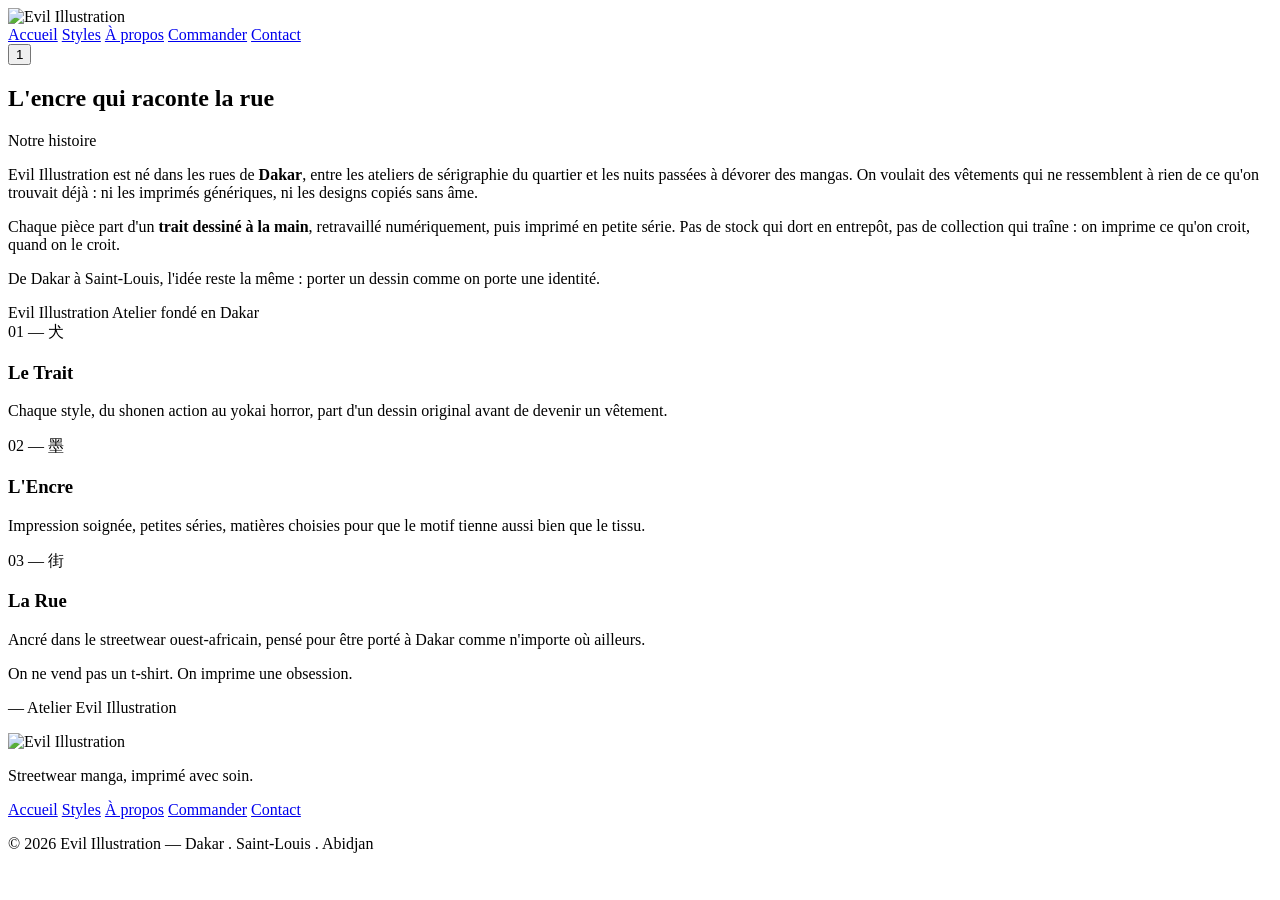
==== pages/a-propos.html @ 6de33635 "mise a jour" ====
<!DOCTYPE html>
<html lang="en">
<head>
    <meta charset="UTF-8">
    <meta name="viewport" content="width=device-width, initial-scale=1.0">
    <title>À propos</title>
</head>
<body>
    <header class="entete">
        <div class="logo-entete">
            <img src="images/LOGO FOND Noir1.png" alt="Evil Illustration">
        </div>
        <nav class="navigation-principale">
            <a href="../index.html#accueil" class="lien-nav">Accueil</a>
            <a href="../index.html#styles" class="lien-nav">Styles</a>
            <a href="a-propos.html" class="lien-nav lien-nav--actif">À propos</a>
            <a href="../index.html#commande" class="lien-nav">Commander</a>
            <a href="contact.html" class="lien-nav">Contact</a>
        </nav>
        <div class="actions-entete">
            <button class="icone-action icone-panier">
                <i class="fa-solid fa-bag-shopping" style="color: rgb(219, 2, 2);"></i>
                <span class="badge-panier">1</span>
            </button>
        </div>
    </header>
 
    <!-- ==========================================================
         SECTION À PROPOS — à insérer dans index.html si besoin,
         entre </section id="styles"> et <section id="commande">
    =========================================================== -->

    <section id="a-propos" class="section-a-propos">
        <h2 class="titre-section">L'encre qui <span>raconte la rue</span></h2>
 
        <div class="bloc-manifeste">
            <div class="manifeste-texte">
                <span class="manifeste-eyebrow">Notre histoire</span>
                <p>Evil Illustration est né dans les rues de <strong>Dakar</strong>, entre les ateliers de sérigraphie du quartier et les nuits passées à dévorer des mangas. On voulait des vêtements qui ne ressemblent à rien de ce qu'on trouvait déjà : ni les imprimés génériques, ni les designs copiés sans âme.</p>
                <p>Chaque pièce part d'un <strong>trait dessiné à la main</strong>, retravaillé numériquement, puis imprimé en petite série. Pas de stock qui dort en entrepôt, pas de collection qui traîne : on imprime ce qu'on croit, quand on le croit.</p>
                <p>De Dakar à Saint-Louis, l'idée reste la même : porter un dessin comme on porte une identité.</p>
            </div>
 
            <div class="sceau-atelier">
                <span class="sceau-signature">Evil Illustration</span>
                <span class="sceau-legende">Atelier fondé en</span>
                <span class="sceau-ville">Dakar</span>
            </div>
        </div>
 
        <div class="grille-valeurs">
            <div class="carte-valeur">
                <span class="valeur-glyphe">01 — 犬</span>
                <h3 class="valeur-titre">Le <span>Trait</span></h3>
                <p>Chaque style, du shonen action au yokai horror, part d'un dessin original avant de devenir un vêtement.</p>
            </div>
            <div class="carte-valeur">
                <span class="valeur-glyphe">02 — 墨</span>
                <h3 class="valeur-titre">L'<span>Encre</span></h3>
                <p>Impression soignée, petites séries, matières choisies pour que le motif tienne aussi bien que le tissu.</p>
            </div>
            <div class="carte-valeur">
                <span class="valeur-glyphe">03 — 街</span>
                <h3 class="valeur-titre">La <span>Rue</span></h3>
                <p>Ancré dans le streetwear ouest-africain, pensé pour être porté à Dakar comme n'importe où ailleurs.</p>
            </div>
        </div>
 
        <div class="bande-citation">
            <p>On ne vend pas un t-shirt. <span>On imprime une obsession.</span></p>
            <p class="bande-citation-auteur">— Atelier Evil Illustration</p>
        </div>
    </section>
 
    <footer class="pied-page">
        <div class="pied-page_haut">
            <div class="pied-page_marque">
                <img src="images/LOGO FOND BLANC- 1.png" alt="Evil Illustration" id="pied-page_logo">
                <p class="pied-page_slogan">Streetwear manga, imprimé avec soin.</p>
            </div>
 
            <nav class="pied-page_liens">
                <a href="index.html#accueil">Accueil</a>
                <a href="index.html#styles">Styles</a>
                <a href="a-propos.html">À propos</a>
                <a href="index.html#commande">Commander</a>
                <a href="contact.html">Contact</a>
            </nav>
 
            <div class="pied-page_reseaux">
                <a href="#"><i class="fa-brands fa-instagram"></i></a>
                <a href="#"><i class="fa-brands fa-tiktok"></i></a>
                <a href="#"><i class="fa-brands fa-whatsapp"></i></a>
            </div>
        </div>
 
        <div class="pied-page_bas">
            <p>&copy; 2026 Evil Illustration — Dakar . Saint-Louis . Abidjan</p>
        </div>
    </footer>
</body>
</html>
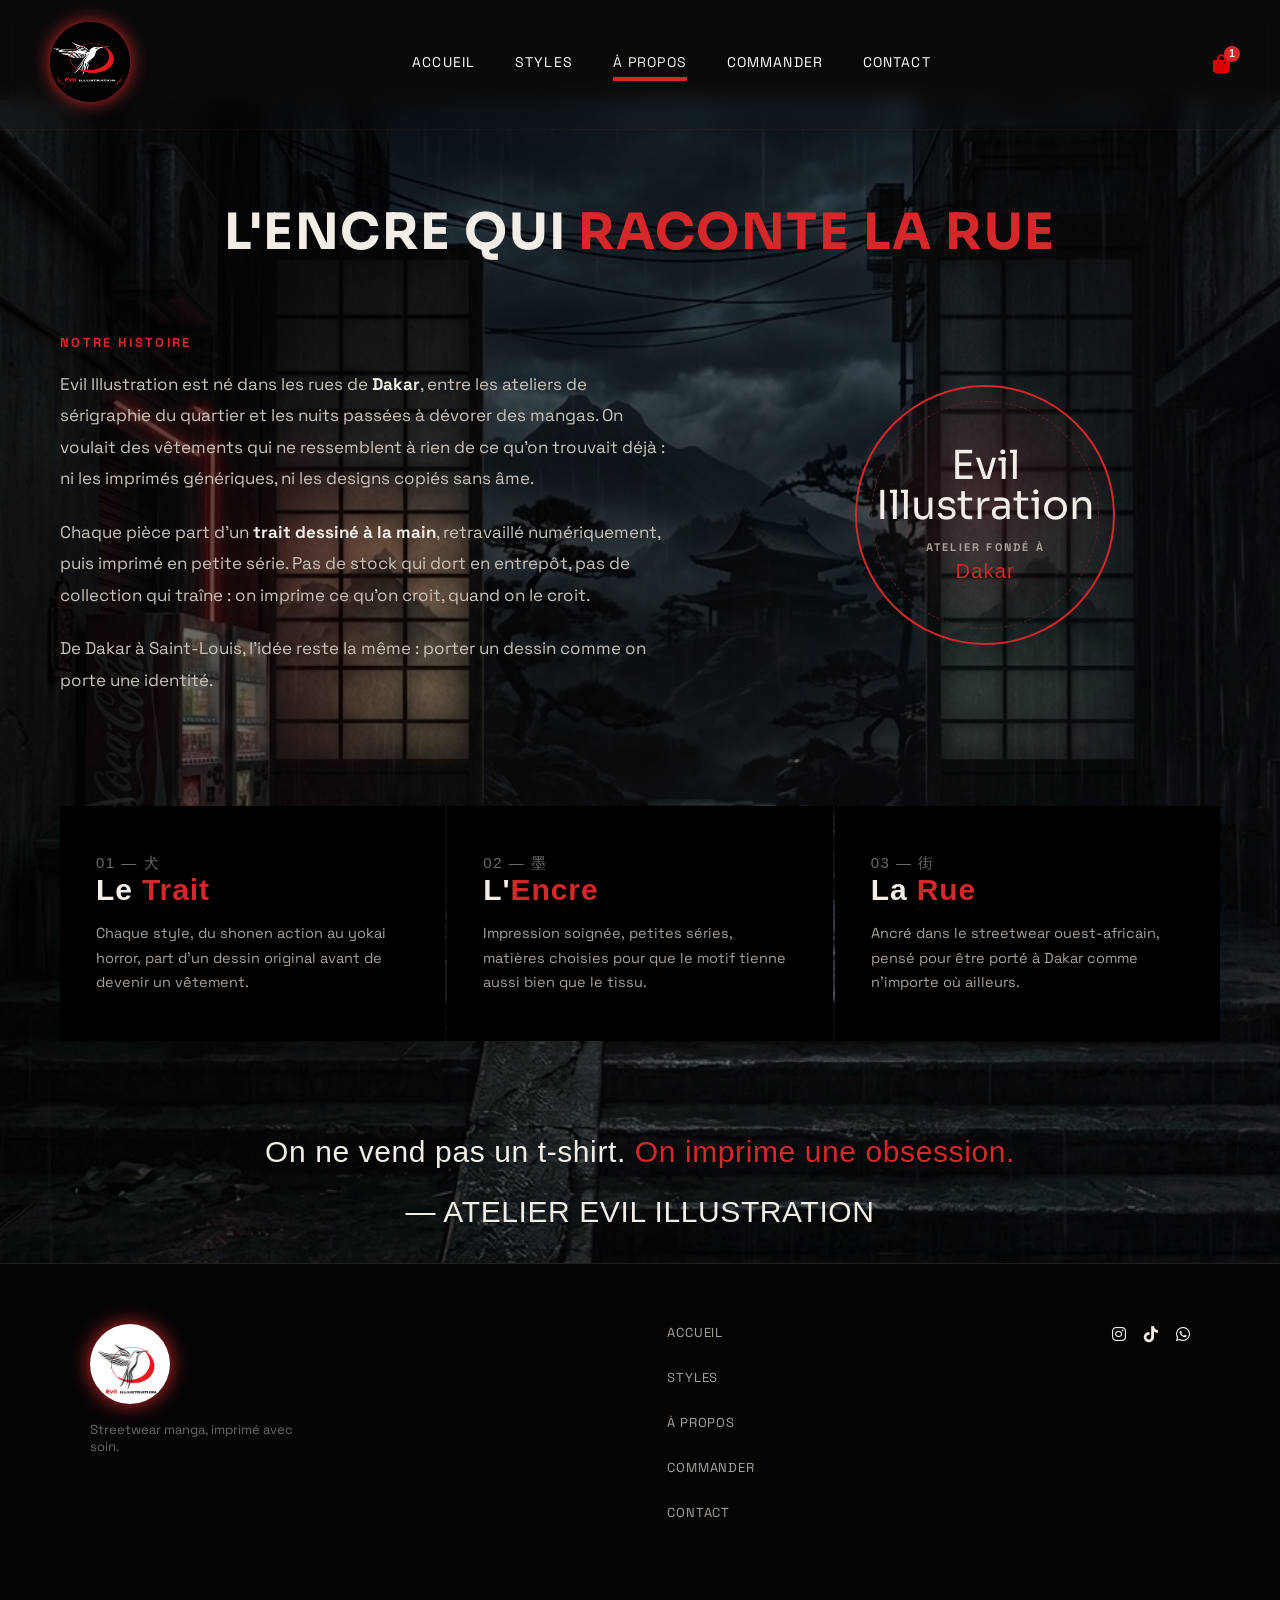
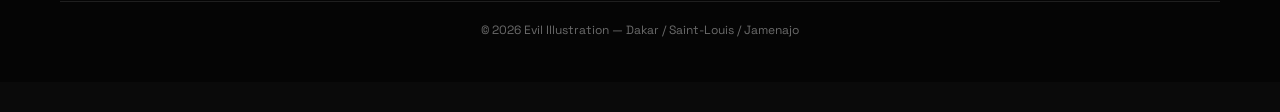
==== commit b4ac96a2: "mise a jour du site" ====
--- a/pages/a-propos.html
+++ b/pages/a-propos.html
@@ -4,11 +4,14 @@
     <meta charset="UTF-8">
     <meta name="viewport" content="width=device-width, initial-scale=1.0">
     <title>À propos</title>
+    <link rel="stylesheet" href="../css/mhg.css">
+    <link rel="stylesheet" href="../css/a-propos.css">
+    <link rel="stylesheet" href="https://cdnjs.cloudflare.com/ajax/libs/font-awesome/6.5.2/css/all.min.css" integrity="sha512-kE+4d...==" crossorigin="anonymous" referrerpolicy="no-referrer"/> 
 </head>
 <body>
     <header class="entete">
         <div class="logo-entete">
-            <img src="images/LOGO FOND Noir1.png" alt="Evil Illustration">
+            <img src="../images/LOGO FOND Noir1.png" alt="Evil Illustration">
         </div>
         <nav class="navigation-principale">
             <a href="../index.html#accueil" class="lien-nav">Accueil</a>
@@ -43,7 +46,7 @@
  
             <div class="sceau-atelier">
                 <span class="sceau-signature">Evil Illustration</span>
-                <span class="sceau-legende">Atelier fondé en</span>
+                <span class="sceau-legende">Atelier fondé à</span>
                 <span class="sceau-ville">Dakar</span>
             </div>
         </div>
@@ -75,7 +78,7 @@
     <footer class="pied-page">
         <div class="pied-page_haut">
             <div class="pied-page_marque">
-                <img src="images/LOGO FOND BLANC- 1.png" alt="Evil Illustration" id="pied-page_logo">
+                <img src="../images/LOGO FOND BLANC- 1.png" alt="Evil Illustration" id="pied-page_logo">
                 <p class="pied-page_slogan">Streetwear manga, imprimé avec soin.</p>
             </div>
  
@@ -95,7 +98,7 @@
         </div>
  
         <div class="pied-page_bas">
-            <p>&copy; 2026 Evil Illustration — Dakar . Saint-Louis . Abidjan</p>
+            <p>&copy; 2026 Evil Illustration — Dakar / Saint-Louis / Jamenajo</p>
         </div>
     </footer>
 </body>
--- a/css/mhg.css
+++ b/css/mhg.css
@@ -0,0 +1,624 @@
+@import url('https://fonts.googleapis.com/css2?family=Nunito:ital,wght@0,200..1000;1,200..1000&family=Story+Script&display=swap');
+
+@import url('https://fonts.googleapis.com/css2?family=Google+Sans:ital,opsz,wght@0,17..18,400..700;1,17..18,400..700&family=Sora:wght@100..800&display=swap');
+
+@import url('https://fonts.googleapis.com/css2?family=Google+Sans:ital,opsz,wght@0,17..18,400..700;1,17..18,400..700&family=Sora:wght@100..800&family=Space+Grotesk:wght@300..700&display=swap');
+
+*{
+  margin: 0;
+  box-sizing: border-box;
+}
+
+body{
+  font-family: 'space grotesk';
+  background: #0a0a0a;
+}
+
+.entete{
+  display:flex;
+  justify-content:space-between;
+  align-items:center;
+  padding:18px 6%;
+  position: sticky;
+  top: 0;
+  z-index:100;
+  backdrop-filter: Blur(8px);
+  background: transparent;
+  margin-top: -30px;
+  width: 100%;
+}
+
+.logo-entete img{
+  height:80px;
+  width:80px;
+  border-radius:50%;
+  box-shadow: 0 0 20px rgb(214,40,43);
+}
+
+.navigation-principale{
+  display:flex;
+  gap: 80px;
+}
+.lien-nav{
+  color:rgb(219,228,235);
+  text-decoration:none;
+  font-size:0.8rem;
+  text-transform:uppercase;
+  letter-spacing:1px;
+  padding-bottom:8px;
+  transition:box-shadow 0.2s ease;
+}
+.lien-nav:hover{
+  box-shadow:0 4px 0 0 rgb(214,40,43);
+  color: rgb(214,40,43);
+}
+
+.lien-nav--actif{
+  color:rgb(214,40,43);
+  box-shadow:0 4px 0 0 rgb(214,40,43);
+}
+
+.actions-entete{
+  display:flex;
+  gap:18px;
+  align-items:center;
+}
+.icone-action{
+  background:none;
+  border:none;
+  color:rgb(219,228,235);
+  font-size:1.2rem;
+  cursor:pointer;
+  position:relative;
+}
+
+.icone-panier{
+  position:relative;
+}
+
+.badge-panier{
+  position:absolute;
+  top:-8px;
+  right:-8px;
+  background:rgb(214,40,43);
+  color:#fff;
+  font-size:0.65rem;
+  width:16px;
+  height:16px;
+  border-radius:50%;
+  display:flex;
+  align-items:center;
+  justify-content:center;
+}
+
+.presentation{
+  display:flex;
+  align-items:center;
+  justify-content:space-between;
+  gap:40px;
+  padding:60px 6%;
+}
+
+video{
+  height: 295px;
+  width: 100%;
+  position: relative;
+  top: -3;
+  left: -1;
+  box-shadow: 0 0 20px rgb(214,40,43);
+  border-radius: 10px;
+}
+
+.texte-presentation{
+  max-width:480px;
+}
+.texte-presentation h1{
+  font-size:3.2rem;
+  text-transform:uppercase;
+  letter-spacing:2px;
+  line-height:1.1;
+  margin-bottom:20px;
+  color: #fff;
+}
+.texte-presentation h1 span{color:rgb(214,40,43);}
+.texte-presentation p{
+  color:#9aa3ab;
+  font-size:1rem;
+  margin-bottom:14px;
+}
+.villes-presentation{
+  text-transform:uppercase;
+  letter-spacing:2px;
+  font-size:0.8rem;
+  color:rgb(219,228,235);
+  margin-bottom:28px;
+}
+
+.link-cta{
+  background:rgb(214,40,43);
+  color:#fff;
+  border:none;
+  padding:14px 28px;
+  border-radius:30px;
+  font-size:0.9rem;
+  text-transform:uppercase;
+  letter-spacing:1px;
+  cursor:pointer;
+  display:inline-flex;
+  align-items:center;
+  gap:10px;
+  transition:box-shadow 0.2s;
+  text-decoration: none;
+}
+
+.link-cta:hover{box-shadow:0 0 20px rgba(214,40,43,0.5);}
+
+
+.image-presentation{
+  flex:1;
+  max-width:520px;
+}
+.image-presentation img{
+  width:100%;
+  border-radius:12px;
+  display:block;
+}
+
+#styles{
+  padding:60px 6%;
+  text-align:center;
+  background: linear-gradient(135deg, rgba(0, 0, 0, 0.7), rgba(0, 0, 0, 0.3)), 
+  url("../images/bg--site.jpg") center/cover no-repeat;
+}
+
+.titre-section{
+  font-size:1.8rem;
+  text-transform:uppercase;
+  letter-spacing:2px;
+  margin-bottom:40px;
+  color: #fff;
+}
+.titre-section span{color:rgb(214,40,43);}
+
+.grille-styles{
+  display:grid;
+  grid-template-columns:repeat(auto-fit, minmax(160px, 1fr));
+  gap:20px;
+  text-align:center;
+  color: rgb(214 ,40 ,42);
+  font-family: 'Nunito';
+  background: transparent;
+  padding: 80px 100px;
+  backdrop-filter: Blur(5px);
+  -webkit-backdrop-filter: blur(5px);
+}
+
+.carte-style{
+  position:relative;
+  background:rgb(22,22,22);
+  border-radius:10px;
+  overflow:hidden;
+  cursor:pointer;
+  transition:transform .25s;
+}
+.carte-style:hover{
+  transform:translateY(-4px);
+  box-shadow: 0 0 22px rgb(191, 7, 7);
+}
+
+.image-style{
+  width:100%;
+  height:150px;
+  object-fit:cover;
+  display:block;
+  filter:grayscale(100%);
+}
+
+.badge-icone{
+  position:absolute;
+  top:12px;
+  left:12px;
+  width:32px;
+  height:32px;
+  background:rgb(214,40,43);
+  border-radius:8px;
+  display:flex;
+  align-items:center;
+  justify-content:center;
+  color:#fff;
+  font-size:1rem;
+}
+
+.carte-style h3{
+  font-size:0.95rem;
+  text-transform:uppercase;
+  letter-spacing:1px;
+  margin:14px 14px 6px;
+}
+
+.carte-style p{
+  font-size:0.8rem;
+  color:#9aa3ab;
+  margin:0 14px 16px;
+}
+
+
+
+
+
+
+.section-commande {
+    padding: 100px 40px;
+    background-color: #0a0a0a;
+    font-family: 'sora';
+}
+
+.atelier-commande {
+    max-width: 1100px;
+    margin: 60px auto 0;
+    display: grid;
+    grid-template-columns: 1.3fr 1fr;
+    gap: 60px;
+    align-items: start;
+}
+
+/*  Colonne formulaire  */
+
+.titre-section{
+  display: flex;
+  justify-content: center;
+  gap: 10px;
+}
+
+.bloc-champ {
+    margin-bottom: 34px;
+}
+
+.bloc-champ--duo {
+    display: grid;
+    grid-template-columns: 1fr 1fr;
+    gap: 30px;
+}
+
+.repere-champ {
+    display: block;
+    font-family: 'Bebas Neue', sans-serif;
+    letter-spacing: 1.5px;
+    color: #D6282B;
+    font-size: 0.85rem;
+    margin-bottom: 14px;
+}
+
+.rangee-choix {
+    display: flex;
+    gap: 10px;
+    flex-wrap: wrap;
+}
+
+.choix-pilule {
+    background: transparent;
+    border: 1px solid #333;
+    color: #ccc;
+    padding: 10px 20px;
+    border-radius: 999px;
+    font-size: 0.9rem;
+    cursor: pointer;
+    transition: border-color 0.2s, color 0.2s;
+}
+
+.choix-pilule:hover { border-color: #D6282B; color: #fff; }
+
+.choix-pilule--actif {
+    border-color: #D6282B;
+    color: #fff;
+    background: #D6282B;
+}
+
+.rappel-style {
+    border-bottom: 1px solid #333;
+    padding-bottom: 14px;
+    color: #777;
+    font-style: italic;
+    font-size: 0.95rem;
+}
+
+.rappel-style--rempli {
+    color: #fff;
+    font-style: normal;
+}
+
+.choix-taille {
+    background: transparent;
+    border: none;
+    color: #ccc;
+    border-bottom: 2px solid #ccc;
+    width: 38px;
+    height: 38px;
+    cursor: pointer;
+    font-weight: 700;
+}
+
+.choix-taille:hover { 
+    color: #D6282B;
+    border-color: #D6282B;
+ }
+
+.rangee-teintes {
+    display: flex;
+    gap: 12px;
+}
+
+.teinte {
+    width: 28px;
+    height: 28px;
+    border-radius: 50%;
+    border: 1px solid #333;
+    cursor: pointer;
+}
+
+.teinte--noir   { background: #0a0a0a; }
+.teinte--rouge  { background: #D6282B; }
+.teinte--blanc  { background: #ffffff; }
+.teinte--ivoire { background: #EFE9DD; }
+
+.teinte--actif {
+    outline: 2px solid #D6282B;
+    outline-offset: 3px;
+}
+
+.reglette-quantite {
+    display: flex;
+    align-items: center;
+    gap: 22px;
+}
+
+.bouton-pas {
+    background: transparent;
+    border: 1px solid #333;
+    color: #fff;
+    width: 32px;
+    height: 32px;
+    border-radius: 50%;
+    cursor: pointer;
+}
+
+.bouton-pas:hover { border-color: #D6282B; }
+
+.affichage-quantite {
+    font-family: 'Bebas Neue', sans-serif;
+    font-size: 1.3rem;
+    color: #fff;
+}
+
+.saisie-texte {
+    width: 100%;
+    background: transparent;
+    border: none;
+    border-bottom: 1px solid #333;
+    color: #fff;
+    padding: 10px 0;
+    font-family: inherit;
+    font-size: 0.95rem;
+}
+
+.saisie-texte::placeholder { color: #555; }
+.saisie-texte:focus { outline: none; border-color: #D6282B; }
+
+.saisie-texte--zone {
+    resize: vertical;
+    min-height: 70px;
+    border: 1px solid #333;
+    padding: 12px;
+    border-bottom: 1px solid #333;
+}
+
+.saisie-select {
+  cursor: pointer; 
+  appearance: none; 
+}
+
+.bouton-envoyer-ticket {
+    width: 50%;
+    background: #D6282B;
+    color: #fff;
+    border: none;
+    padding: 16px;
+    font-weight: 700;
+    cursor: pointer;
+    display: flex;
+    align-items: center;
+    justify-content: center;
+    gap: 10px;
+    transition: background 0.2s;
+}
+
+.bouton-envoyer-ticket:hover { background: #b81f22; }
+
+@media (max-width: 860px) {
+    .atelier-commande { grid-template-columns: 1fr; }
+    .colonne-ticket { position: static; }
+    .bloc-champ--duo { grid-template-columns: 1fr; }
+}
+
+
+/* FOOTER */
+
+
+.pied-page {
+    background-color: #0a0a0a;
+    border-top: 1px solid #2a2a2a;
+    padding: 60px 40px 0;
+}
+
+.pied-page_haut {
+    max-width: 1100px;
+    margin: 0 auto;
+    display: flex;
+    justify-content: space-between;
+    align-items: start;
+    flex-wrap: wrap;
+    gap: 40px;
+    padding-bottom: 40px;
+}
+
+.pied-page_marque{
+  display: flexbox;
+  align-content: flex-start;
+  gap: 15px;
+}
+
+.pied-page_marque #pied-page_logo{
+  height:80px;
+  width:80px;
+  border-radius:50%;
+  box-shadow: 0 0 20px rgb(214,40,43);
+}
+
+.pied-page_slogan {
+    color: #777;
+    font-size: 0.9rem;
+    max-width: 220px;
+}
+
+.pied-page_liens {
+    display: flex;
+    flex-direction: column;
+    gap: 10px;
+}
+
+.pied-page_liens a {
+    color: #ccc;
+    text-decoration: none;
+    font-size: 0.9rem;
+    transition: color 0.2s;
+}
+
+.pied-page_liens a:hover { color: #D6282B; }
+
+.pied-page_reseaux {
+    display: flex;
+    gap: 16px;
+}
+
+.pied-page_reseaux a {
+    color: #ccc;
+    font-size: 1.1rem;
+    transition: color 0.2s;
+}
+
+.pied-page_reseaux a:hover { color: #D6282B; }
+
+.pied-page_bas {
+    border-top: 1px solid #2a2a2a;
+    text-align: center;
+    padding: 20px 0;
+}
+
+.pied-page_bas p {
+    color: #555;
+    font-size: 0.8rem;
+}
+
+
+/* --------RESPONVIVE--------- */
+
+
+@media (max-width: 900px) {
+    .presentation {
+        flex-direction: column;
+        padding: 40px 20px 20px;
+    }
+
+    .texte-presentation,
+    .image-presentation {
+        max-width: 100%;
+        min-width: 0;
+    }
+
+    .grille-styles {
+        grid-template-columns: repeat(auto-fit, minmax(200px, 1fr));
+    }
+
+    .bloc-champ--duo {
+        flex-direction: column;
+    }
+
+    .logo-entete img {
+        height: 60px;
+        width: 60px;
+    }
+
+    .navigation-principale {
+        display: flex;
+        gap: 20px;
+    }
+
+    
+}
+
+@media (max-width: 430px) {
+    .grille-styles {
+        width: 100%;
+        padding: 40px 20px;
+        align-items: center;
+    }
+
+    .navigation-principale {
+        display: flex;
+        gap : 10px;
+    }
+
+    video {
+        display: none;
+    }
+
+    .pied-page_liens{
+        transform: translatey(20px);
+    }
+
+    .lien-nav {
+        font-size: 0.6rem;
+    }
+
+    .actions-entete {
+       display: none;
+    }
+
+    .titre-section {
+        font-size: 20px;
+    }
+
+    .texte-presentation{
+        display: flex;
+        flex-direction: column;
+        align-items: center;
+        font-size: 0.8rem;
+    }
+
+    .texte-presentation h1 {
+        font-size: 2rem;
+    }
+
+    .texte-presentation p {
+        font-size: 0.8rem;
+        text-align: center;
+    }
+
+    .villes-presentation {
+        font-size: 0.6rem;
+    }
+
+    .pied-page_logo {
+        height: 60px;
+        width: 60px;
+        box-shadow: 0 0 18px rgb(214,40,43);
+        border-radius: 50%;
+    }
+
+    .bouton-envoyer-ticket {
+        width: 100%;
+    }
+}
+
+
+
--- a/css/a-propos.css
+++ b/css/a-propos.css
@@ -0,0 +1,315 @@
+@import url('https://fonts.googleapis.com/css2?family=Nunito:ital,wght@0,200..1000;1,200..1000&family=Story+Script&display=swap');
+
+@import url('https://fonts.googleapis.com/css2?family=Google+Sans:ital,opsz,wght@0,17..18,400..700;1,17..18,400..700&family=Sora:wght@100..800&display=swap');
+
+@import url('https://fonts.googleapis.com/css2?family=Google+Sans:ital,opsz,wght@0,17..18,400..700;1,17..18,400..700&family=Sora:wght@100..800&family=Space+Grotesk:wght@300..700&display=swap');
+  
+  
+  
+  * { margin: 0; padding: 0; box-sizing: border-box; }
+ 
+        body {
+            background-color: #0A0A0A;
+            color: #F2EDE7;
+            font-family: 'space grotesk';
+        }
+ 
+        
+
+        /* ==========================================================
+           EN-TÊTE (repris du site pour cohérence de navigation)
+        ========================================================== */
+
+
+        
+        .entete {
+            display: flex;
+            align-items: center;
+            justify-content: space-between;
+            padding: 22px 50px;
+            background-color: transparent;
+            border-bottom: 1px solid rgba(214,40,43,0.1);
+            backdrop-filter: blur(10px);
+        }
+ 
+        .logo-entete img { 
+            height:80px;
+            width:80px;
+            border-radius:50%;
+            box-shadow: 0 0 18px rgb(214,40,43); 
+        }
+ 
+        .navigation-principale { display: flex; gap: 40px; }
+ 
+        .lien-nav {
+            font-family: 'space grotesk';
+            font-weight: 400;
+            font-size: 14px;
+            letter-spacing: 0.08em;
+            text-transform: uppercase;
+            color: #ffffff;
+            position: relative;
+            padding-bottom: 6px;
+        }
+ 
+        .lien-nav--actif { color: #F2EDE7; };
+
+
+
+        /* .actions-entete { display: flex; align-items: center; } */
+ 
+        .icone-action {
+            position: relative;
+            background: none;
+            border: none;
+            color: #F2EDE7;
+            font-size: 18px;
+            cursor: pointer;
+        }
+ 
+        .badge-panier {
+            position: absolute;
+            top: -8px;
+            right: -10px;
+            background-color: #D6282B;
+            color: #F2EDE7;
+            font-size: 10px;
+            font-weight: 700;
+            width: 16px;
+            height: 16px;
+            border-radius: 50%;
+            display: flex;
+            align-items: center;
+            justify-content: center;
+        }
+
+
+ 
+        /* ==========================================================
+           SECTION À PROPOS
+        ========================================================== */
+
+
+        .section-a-propos {
+            padding: 100px 60px 120px;
+            position: relative;
+            overflow: hidden;
+             background: linear-gradient(135deg, rgba(0, 0, 0, 0.7), rgba(0, 0, 0, 0.3)), 
+                url("../images/bg--site.jpg") center/cover no-repeat;
+        }
+ 
+        .titre-section {
+            font-family: 'sora', sans-serif;
+            font-size: 50px;
+            letter-spacing: 0.03em;
+            text-align: center;
+            color: #F2EDE7;
+            margin-bottom: 70px;
+        }
+ 
+        .titre-section span { color: #D6282B; }
+ 
+        /* --- Bloc manifeste : texte + sceau signature --- */
+
+        .bloc-manifeste {
+            display: grid;
+            grid-template-columns: 1.3fr 1fr;
+            gap: 80px;
+            align-items: center;
+            max-width: 1180px;
+            margin: 0 auto 110px;
+        }
+ 
+        .manifeste-eyebrow {
+            font-size: 13px;
+            font-weight: 700;
+            letter-spacing: 0.18em;
+            text-transform: uppercase;
+            color: #D6282B;
+            margin-bottom: 18px;
+            display: block;
+        }
+ 
+        .manifeste-texte p {
+            font-size: 17px;
+            line-height: 1.85;
+            color: #C9C2B9;
+            margin-bottom: 22px;
+        }
+ 
+        .manifeste-texte p:last-child { margin-bottom: 0; }
+ 
+        .manifeste-texte strong { color: #F2EDE7; font-weight: 700; }
+ 
+
+        
+        /* Sceau / cachet façon tampon d'encre */ 
+
+
+        .sceau-atelier {
+            width: 260px;
+            height: 260px;
+            margin: 0 auto;
+            border: 2px solid #D6282B;
+            border-radius: 50%;
+            display: flex;
+            flex-direction: column;
+            align-items: center;
+            justify-content: center;
+            text-align: center;
+            position: relative;
+            background: radial-gradient(circle at 50% 40%, rgba(214,40,43,0.14), transparent 70%);
+        }
+ 
+        .sceau-atelier::before {
+            content: "";
+            position: absolute;
+            inset: 14px;
+            border: 1px dashed #5A2426;
+            border-radius: 50%;
+        }
+ 
+        .sceau-signature {
+            font-family: 'sora', cursive;
+            font-size: 40px;
+            color: #F2EDE7;
+            line-height: 1;
+        }
+ 
+        .sceau-legende {
+            font-size: 11px;
+            font-weight: 700;
+            letter-spacing: 0.2em;
+            text-transform: uppercase;
+            color: #A9A29A;
+            margin-top: 14px;
+        }
+ 
+        .sceau-ville {
+            font-family: 'Bebas Neue', sans-serif;
+            font-size: 20px;
+            letter-spacing: 0.06em;
+            color: #D6282B;
+            margin-top: 6px;
+        }
+ 
+        /* --- Triptyque de valeurs : Trait / Encre / Rue --- */
+
+        .grille-valeurs {
+            display: grid;
+            grid-template-columns: repeat(3, 1fr);
+            gap: 2px;
+            max-width: 1180px;
+            margin: 0 auto;
+            background-color: transparent;
+        }
+ 
+        .carte-valeur {
+            background-color: #000000;
+            padding: 46px 36px;
+            position: relative;
+        }
+ 
+        .carte-valeur:hover { background-color: #120A0A; }
+ 
+        .valeur-glyphe {
+            font-family: 'Bebas Neue', sans-serif;
+            font-size: 15px;
+            letter-spacing: 0.1em;
+            color: #6B6B6B;
+            margin-bottom: 24px;
+        }
+ 
+        .valeur-titre {
+            font-family: 'Bebas Neue', sans-serif;
+            font-size: 30px;
+            letter-spacing: 0.03em;
+            color: #F2EDE7;
+            margin-bottom: 14px;
+        }
+ 
+        .valeur-titre span { color: #D6282B; }
+ 
+        .carte-valeur p {
+            font-size: 14.5px;
+            line-height: 1.7;
+            color: #A9A29A;
+        }
+ 
+      
+
+
+
+
+        .bande-citation {
+            transform: translatey(90px);
+            text-align: center;
+            padding: 0 20px;
+        }
+ 
+        .bande-citation p {
+            font-family: 'Bebas Neue', sans-serif;
+            font-size: 30px;
+            letter-spacing: 0.02em;
+            line-height: 1.4;
+            color: #F2EDE7;
+        }
+ 
+        .bande-citation p span { color: #D6282B; }
+ 
+        .bande-citation-auteur {
+            margin-top: 18px;
+            font-family: 'Archivo', sans-serif;
+            font-size: 13px;
+            letter-spacing: 0.1em;
+            text-transform: uppercase;
+            color: #6B6B6B;
+        }
+ 
+        /* ==========================================================
+           PIED DE PAGE (repris du site)
+        ========================================================== */
+
+
+        .pied-page { background-color: #050505; border-top: 1px solid #1F1F1F; padding: 60px 60px 24px; }
+ 
+        .pied-page_haut {
+            display: flex;
+            justify-content: space-between;
+            align-items: flex-start;
+            margin-bottom: 40px;
+            flex-wrap: wrap;
+            gap: 30px;
+        }
+ 
+        .pied-page_marque img { height: 40px; margin-bottom: 12px; }
+        .pied-page_slogan { color: #6B6B6B; font-size: 13px; }
+ 
+        .pied-page_liens { display: flex; gap: 28px; }
+        .pied-page_liens a { color: #A9A29A; font-size: 13px; text-transform: uppercase; letter-spacing: 0.06em; }
+ 
+        .pied-page_reseaux { display: flex; gap: 18px; }
+        .pied-page_reseaux a { color: #F2EDE7; font-size: 16px; }
+ 
+        .pied-page_bas { border-top: 1px solid #1F1F1F; padding-top: 20px; text-align: center; }
+        .pied-page_bas p { color: #6B6B6B; font-size: 12px; }
+ 
+
+
+        /* ==========================================================
+           RESPONSIVE
+        ========================================================== */
+
+
+
+        @media (max-width: 900px) {
+            .entete { padding: 18px 24px; }
+            .navigation-principale { display: none; }
+            .section-a-propos { padding: 70px 24px 90px; }
+            .titre-section { font-size: 35px; }
+            .bloc-manifeste { grid-template-columns: 1fr; gap: 50px; }
+            .sceau-atelier { width: 220px; height: 220px; }
+            .grille-valeurs { grid-template-columns: 1fr; }
+            .pied-page { padding: 50px 24px 24px; }
+            .bande-citation { width: 90%; font-size: 20px;}
+        }
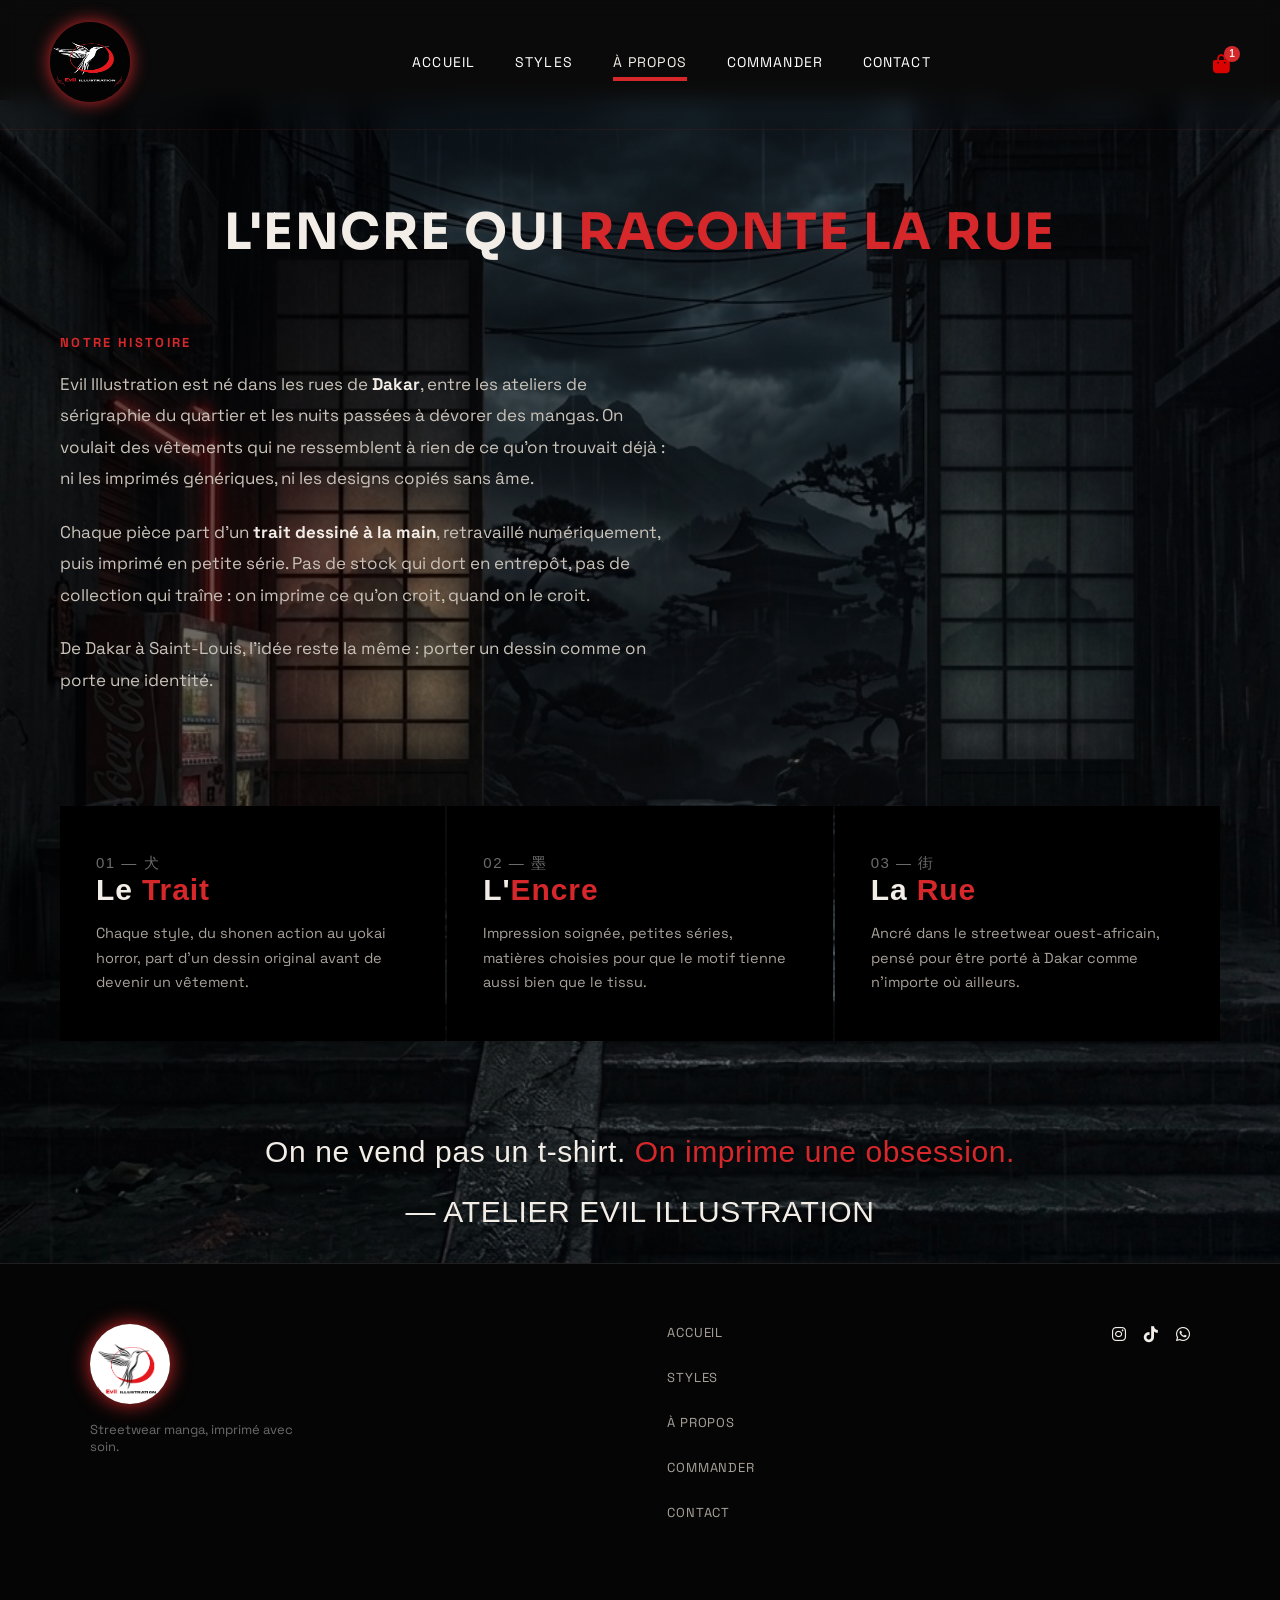
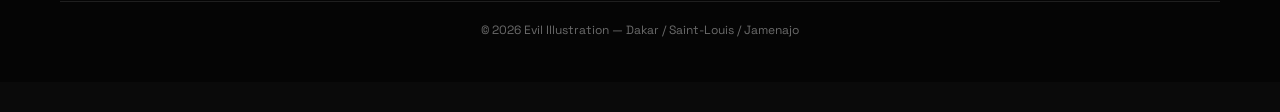
==== commit bd37f780: "mise a jour du site" ====
--- a/pages/a-propos.html
+++ b/pages/a-propos.html
@@ -28,10 +28,7 @@
         </div>
     </header>
  
-    <!-- ==========================================================
-         SECTION À PROPOS — à insérer dans index.html si besoin,
-         entre </section id="styles"> et <section id="commande">
-    =========================================================== -->
+   
 
     <section id="a-propos" class="section-a-propos">
         <h2 class="titre-section">L'encre qui <span>raconte la rue</span></h2>
@@ -44,11 +41,11 @@
                 <p>De Dakar à Saint-Louis, l'idée reste la même : porter un dessin comme on porte une identité.</p>
             </div>
  
-            <div class="sceau-atelier">
+            <!-- <div class="sceau-atelier">
                 <span class="sceau-signature">Evil Illustration</span>
                 <span class="sceau-legende">Atelier fondé à</span>
                 <span class="sceau-ville">Dakar</span>
-            </div>
+            </div> -->
         </div>
  
         <div class="grille-valeurs">
--- a/css/a-propos.css
+++ b/css/a-propos.css
@@ -16,10 +16,7 @@
  
         
 
-        /* ==========================================================
-           EN-TÊTE (repris du site pour cohérence de navigation)
-        ========================================================== */
-
+       
 
         
         .entete {
@@ -56,7 +53,7 @@
 
 
 
-        /* .actions-entete { display: flex; align-items: center; } */
+         
  
         .icone-action {
             position: relative;
@@ -85,9 +82,7 @@
 
 
  
-        /* ==========================================================
-           SECTION À PROPOS
-        ========================================================== */
+        
 
 
         .section-a-propos {
@@ -109,7 +104,7 @@
  
         .titre-section span { color: #D6282B; }
  
-        /* --- Bloc manifeste : texte + sceau signature --- */
+        
 
         .bloc-manifeste {
             display: grid;
@@ -143,10 +138,10 @@
  
 
         
-        /* Sceau / cachet façon tampon d'encre */ 
-
-
-        .sceau-atelier {
+       
+
+
+        /* .sceau-atelier {
             width: 260px;
             height: 260px;
             margin: 0 auto;
@@ -167,11 +162,11 @@
             inset: 14px;
             border: 1px dashed #5A2426;
             border-radius: 50%;
-        }
+        } */
  
         .sceau-signature {
             font-family: 'sora', cursive;
-            font-size: 40px;
+            font-size: 36px;
             color: #F2EDE7;
             line-height: 1;
         }
@@ -192,8 +187,12 @@
             color: #D6282B;
             margin-top: 6px;
         }
- 
-        /* --- Triptyque de valeurs : Trait / Encre / Rue --- */
+
+
+ 
+       
+
+
 
         .grille-valeurs {
             display: grid;
@@ -266,9 +265,12 @@
             color: #6B6B6B;
         }
  
-        /* ==========================================================
-           PIED DE PAGE (repris du site)
-        ========================================================== */
+        
+
+
+
+
+
 
 
         .pied-page { background-color: #050505; border-top: 1px solid #1F1F1F; padding: 60px 60px 24px; }
@@ -296,9 +298,7 @@
  
 
 
-        /* ==========================================================
-           RESPONSIVE
-        ========================================================== */
+        
 
 
 
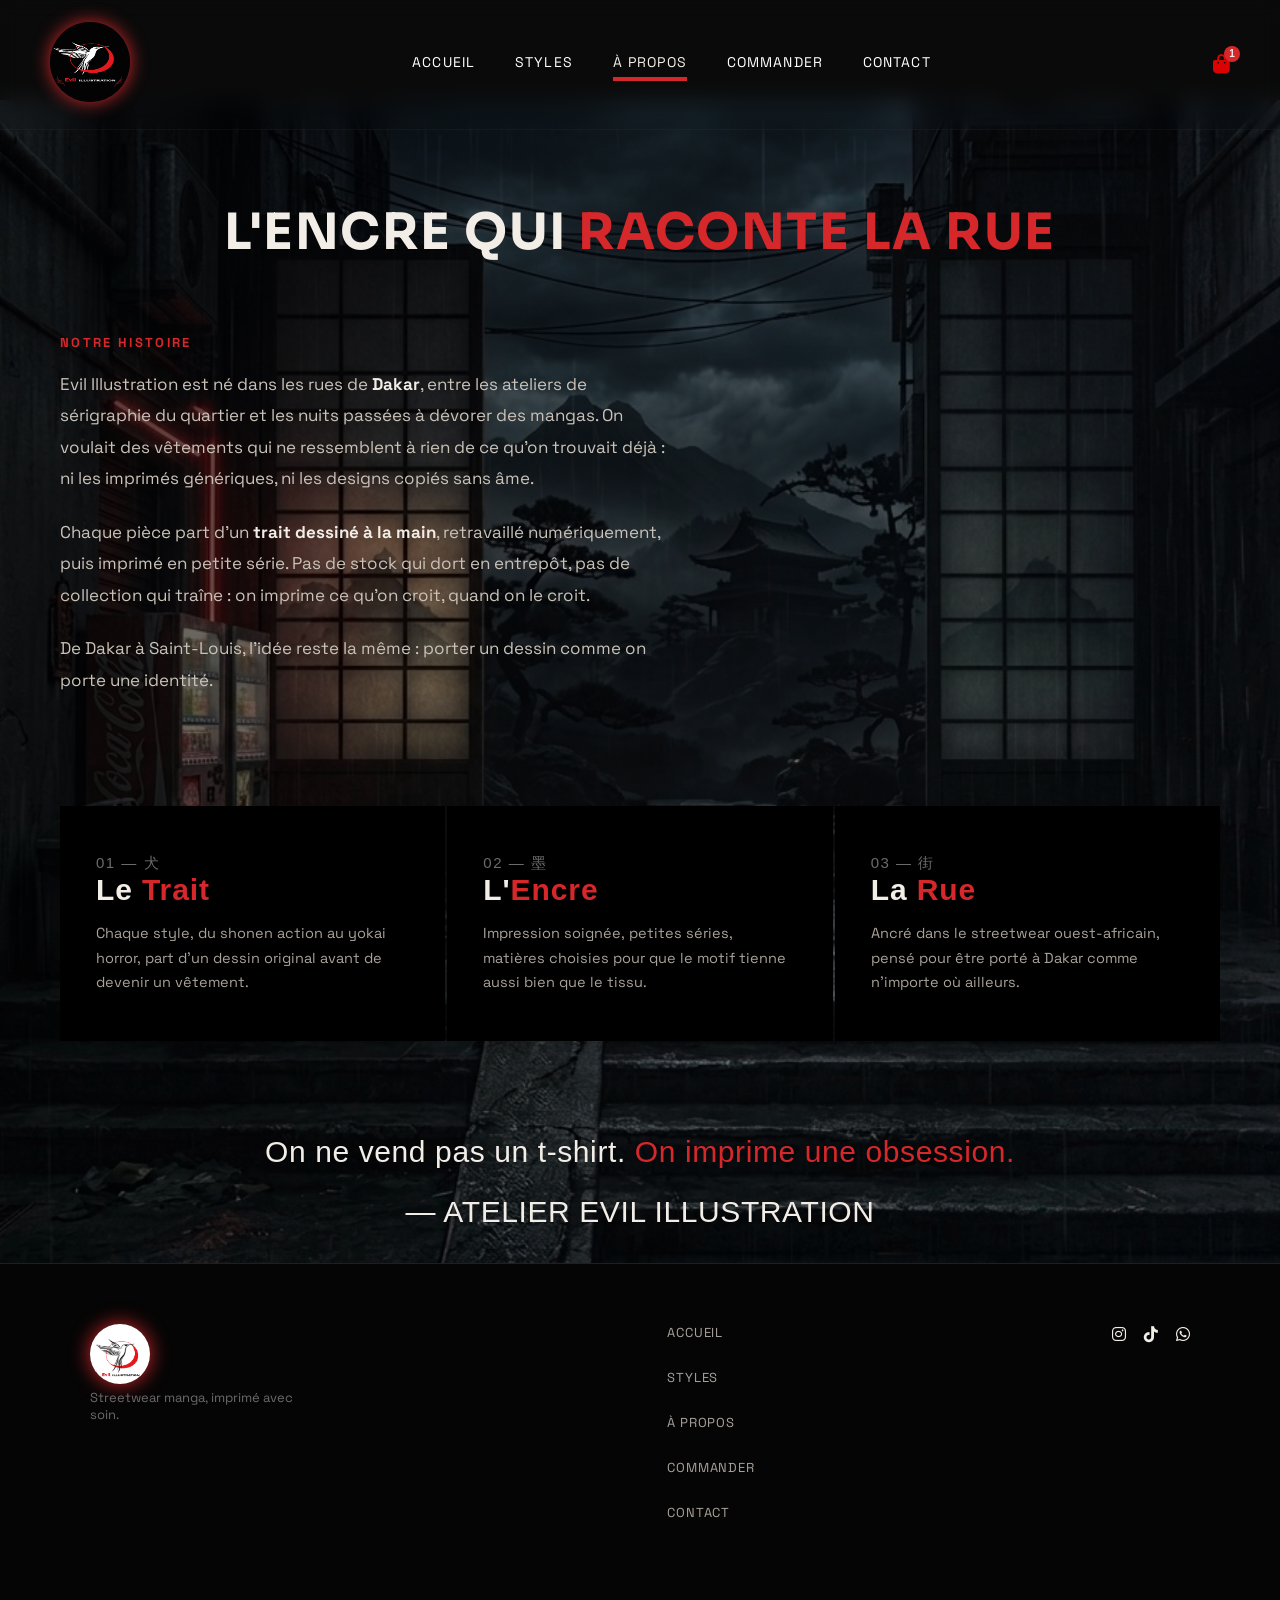
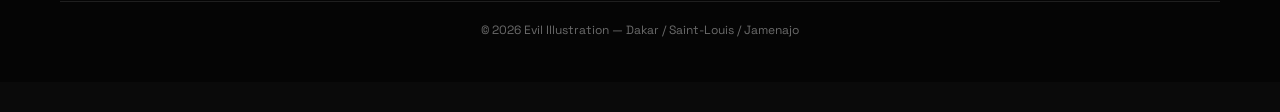
==== commit 00951ebd: "mise a jour" ====
--- a/pages/a-propos.html
+++ b/pages/a-propos.html
@@ -75,7 +75,7 @@
     <footer class="pied-page">
         <div class="pied-page_haut">
             <div class="pied-page_marque">
-                <img src="../images/LOGO FOND BLANC- 1.png" alt="Evil Illustration" id="pied-page_logo">
+                <img src="../images/LOGO FOND BLANC- 1.png" alt="Evil Illustration" >
                 <p class="pied-page_slogan">Streetwear manga, imprimé avec soin.</p>
             </div>
  
--- a/css/a-propos.css
+++ b/css/a-propos.css
@@ -284,7 +284,7 @@
             gap: 30px;
         }
  
-        .pied-page_marque img { height: 40px; margin-bottom: 12px; }
+        .pied-page_marque img { height: 60px; width: 60px; box-shadow: 0 0 20px rgb(214,40,43); border-radius: 50%; }
         .pied-page_slogan { color: #6B6B6B; font-size: 13px; }
  
         .pied-page_liens { display: flex; gap: 28px; }
@@ -304,12 +304,20 @@
 
         @media (max-width: 900px) {
             .entete { padding: 18px 24px; }
-            .navigation-principale { display: none; }
+            .logo-entete img { height: 50px; width: 50px; }
+            .pied-page_marque img { height: 50px; width: 50px; transform: translateY(-8px); }
+            .navigation-principale { display: flex; gap: 10px; transform: translateX(-10px); }
+            .lien-nav { font-size: 9px; }
+            .actions-entete { display: none; }
             .section-a-propos { padding: 70px 24px 90px; }
-            .titre-section { font-size: 35px; }
+            .titre-section { font-size: 22px; transform: translatey(15px); }
             .bloc-manifeste { grid-template-columns: 1fr; gap: 50px; }
             .sceau-atelier { width: 220px; height: 220px; }
             .grille-valeurs { grid-template-columns: 1fr; }
             .pied-page { padding: 50px 24px 24px; }
             .bande-citation { width: 90%; font-size: 20px;}
+            .manifeste-texte p { font-size: 15px; }
+            .pied-page_haut{ display:flex; flex-direction: column; align-items: center; text-align: center; }
+            .pied-page_liens { transform: translateY(-8px); }
+            .bande-citation p{ display:flex; flex-direction: column; align-items: center; font-size: 22px;justify-content: center; transform: translate(15px,-25px); }
         }
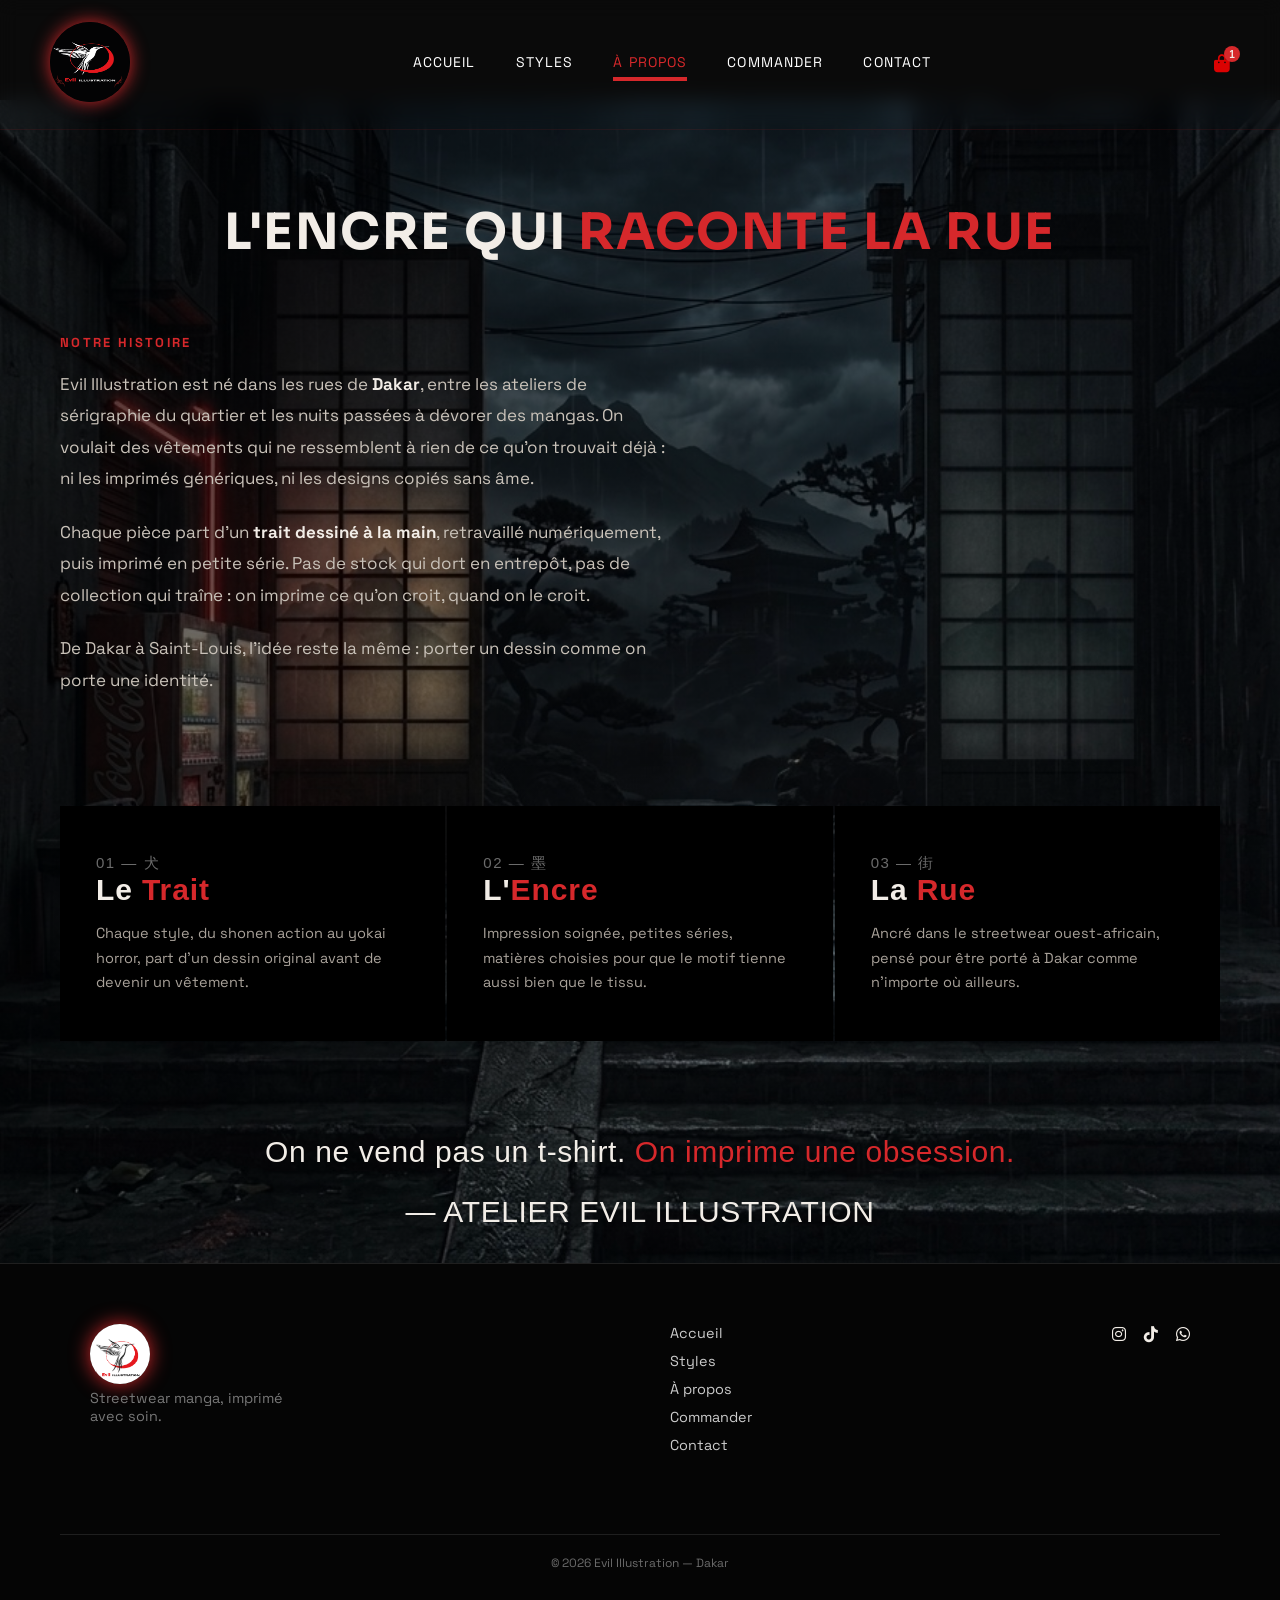
==== commit 92dae280: "mise a jour" ====
--- a/pages/a-propos.html
+++ b/pages/a-propos.html
@@ -80,10 +80,10 @@
             </div>
  
             <nav class="pied-page_liens">
-                <a href="index.html#accueil">Accueil</a>
-                <a href="index.html#styles">Styles</a>
+                <a href="../index.html#accueil">Accueil</a>
+                <a href="../index.html#styles">Styles</a>
                 <a href="a-propos.html">À propos</a>
-                <a href="index.html#commande">Commander</a>
+                <a href="../index.html#commande">Commander</a>
                 <a href="contact.html">Contact</a>
             </nav>
  
@@ -95,7 +95,7 @@
         </div>
  
         <div class="pied-page_bas">
-            <p>&copy; 2026 Evil Illustration — Dakar / Saint-Louis / Jamenajo</p>
+            <p>&copy; 2026 Evil Illustration — Dakar</p>
         </div>
     </footer>
 </body>
--- a/css/mhg.css
+++ b/css/mhg.css
@@ -467,6 +467,13 @@
   gap: 15px;
 }
 
+.pied-page_marque img {
+  height: 60px;
+  width: 60px;
+  border-radius: 50%;
+  box-shadow: 0 0 20px rgb(214,40,43);
+}
+
 .pied-page_marque #pied-page_logo{
   height:80px;
   width:80px;
@@ -539,45 +546,20 @@
         grid-template-columns: repeat(auto-fit, minmax(200px, 1fr));
     }
 
-    .bloc-champ--duo {
-        flex-direction: column;
-    }
-
-    .logo-entete img {
-        height: 60px;
-        width: 60px;
-    }
-
-    .navigation-principale {
-        display: flex;
-        gap: 20px;
-    }
-
-    
-}
-
-@media (max-width: 430px) {
+    .entete { padding: 18px 24px; }
+    .logo-entete img { height: 50px; width: 50px; }
+    .pied-page_marque img { height: 50px; width: 50px; transform: translateY(-8px); }
+    .navigation-principale { display: flex; gap: 10px; transform: translateX(15px); }
+    .lien-nav { font-size: 9px; }
+  
     .grille-styles {
         width: 100%;
         padding: 40px 20px;
         align-items: center;
     }
 
-    .navigation-principale {
-        display: flex;
-        gap : 10px;
-    }
-
     video {
         display: none;
-    }
-
-    .pied-page_liens{
-        transform: translatey(20px);
-    }
-
-    .lien-nav {
-        font-size: 0.6rem;
     }
 
     .actions-entete {
@@ -608,17 +590,38 @@
         font-size: 0.6rem;
     }
 
-    .pied-page_logo {
-        height: 60px;
-        width: 60px;
-        box-shadow: 0 0 18px rgb(214,40,43);
-        border-radius: 50%;
-    }
+    .pied-page_haut {
+        flex-direction: column;
+        align-items: center;
+        text-align: center;
+    }
+
+    .pied-page_slogan {
+        font-size: 0.6rem;
+        max-width: 100%;
+        text-align: left;
+    }
+
+    .pied-page_liens {
+        transform: translateY(-8px);
+    }
+    
+    .pied-page_liens a{ font-size: 0.7rem;  gap: 12px;}
 
     .bouton-envoyer-ticket {
         width: 100%;
     }
-}
-
-
-
+    
+    .colonne-formulaire, .bloc-champ--duo, .bloc-champ, .saisie-texte, .saisie-select, .saisie-texte--zone, .repere-champ {
+        width: 100%;
+      font-size: 0.8rem;
+    }
+
+    .link-cta{ font-size: 12px; padding: 12px;}
+
+    .bouton-envoyer-ticket { font-size: 12px; padding: 12px; }
+    
+}
+
+
+
--- a/css/a-propos.css
+++ b/css/a-propos.css
@@ -15,8 +15,6 @@
         }
  
         
-
-       
 
         
         .entete {
@@ -49,7 +47,7 @@
             padding-bottom: 6px;
         }
  
-        .lien-nav--actif { color: #F2EDE7; };
+        .lien-nav--actif { color: rgb(214,40,43); }
 
 
 
@@ -285,10 +283,23 @@
         }
  
         .pied-page_marque img { height: 60px; width: 60px; box-shadow: 0 0 20px rgb(214,40,43); border-radius: 50%; }
-        .pied-page_slogan { color: #6B6B6B; font-size: 13px; }
- 
-        .pied-page_liens { display: flex; gap: 28px; }
-        .pied-page_liens a { color: #A9A29A; font-size: 13px; text-transform: uppercase; letter-spacing: 0.06em; }
+        .pied-page_slogan {
+        color: #777;
+        font-size: 0.9rem;
+        max-width: 220px;}
+
+        .pied-page_liens {
+            display: flex;
+            flex-direction: column;
+            gap: 10px;
+        }
+
+        .pied-page_liens a {
+            color: #ccc;
+            text-decoration: none;
+            font-size: 0.9rem;
+            transition: color 0.2s;
+        }
  
         .pied-page_reseaux { display: flex; gap: 18px; }
         .pied-page_reseaux a { color: #F2EDE7; font-size: 16px; }
@@ -306,18 +317,22 @@
             .entete { padding: 18px 24px; }
             .logo-entete img { height: 50px; width: 50px; }
             .pied-page_marque img { height: 50px; width: 50px; transform: translateY(-8px); }
-            .navigation-principale { display: flex; gap: 10px; transform: translateX(-10px); }
+            .navigation-principale { display: flex; gap: 10px; transform: translateX(14px); }
             .lien-nav { font-size: 9px; }
             .actions-entete { display: none; }
             .section-a-propos { padding: 70px 24px 90px; }
-            .titre-section { font-size: 22px; transform: translatey(15px); }
+            .titre-section { font-size: 20px; transform: translatey(15px); }
             .bloc-manifeste { grid-template-columns: 1fr; gap: 50px; }
             .sceau-atelier { width: 220px; height: 220px; }
             .grille-valeurs { grid-template-columns: 1fr; }
-            .pied-page { padding: 50px 24px 24px; }
             .bande-citation { width: 90%; font-size: 20px;}
             .manifeste-texte p { font-size: 15px; }
             .pied-page_haut{ display:flex; flex-direction: column; align-items: center; text-align: center; }
-            .pied-page_liens { transform: translateY(-8px); }
             .bande-citation p{ display:flex; flex-direction: column; align-items: center; font-size: 22px;justify-content: center; transform: translate(15px,-25px); }
+            .pied-page_slogan { font-size: 0.6rem; max-width: 100%; text-align: left;}
+
+            .pied-page_liens {transform: translateY(-8px);}
+            
+            .pied-page_liens a{ font-size: 0.7rem;  gap: 12px;}
+                
         }
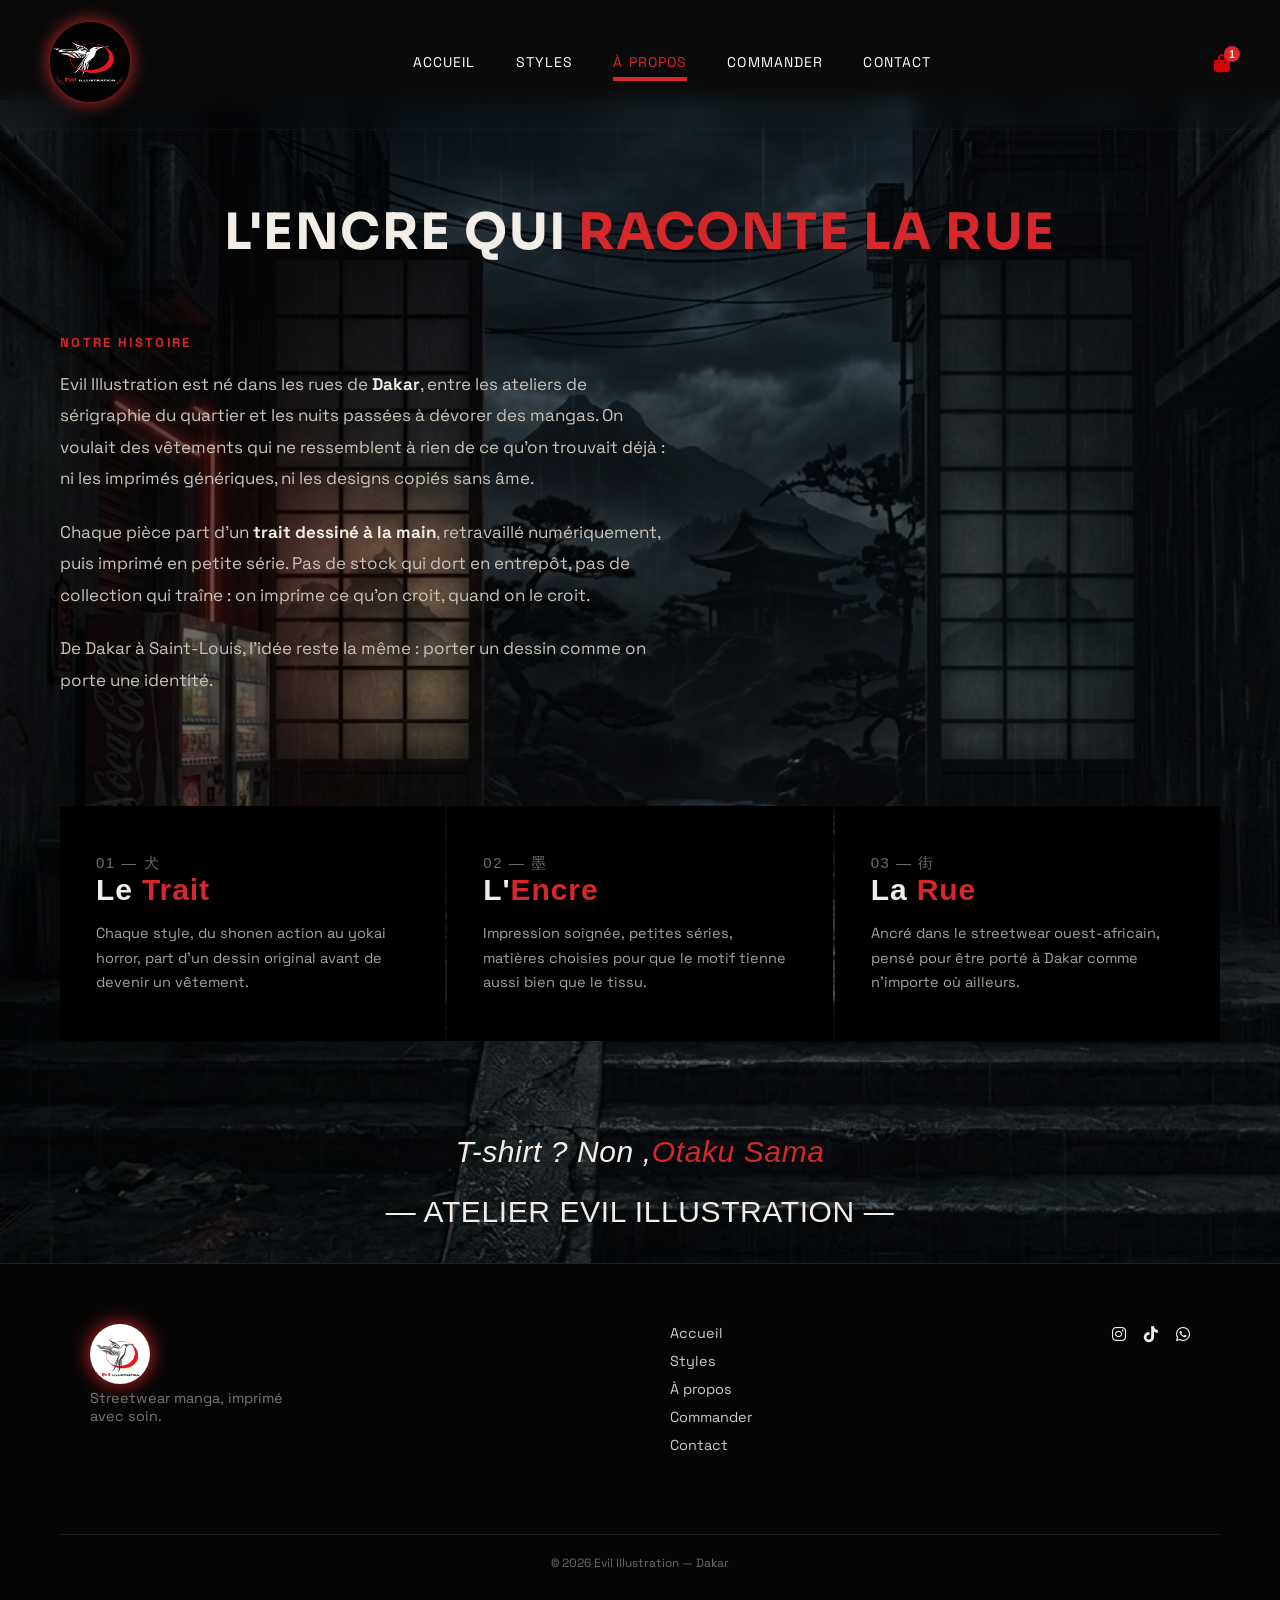
==== commit dd958761: "mise a jour" ====
--- a/pages/a-propos.html
+++ b/pages/a-propos.html
@@ -67,8 +67,8 @@
         </div>
  
         <div class="bande-citation">
-            <p>On ne vend pas un t-shirt. <span>On imprime une obsession.</span></p>
-            <p class="bande-citation-auteur">— Atelier Evil Illustration</p>
+            <i><p>T-shirt ? Non ,<span>Otaku Sama</span></p></i>
+            <p class="bande-citation-auteur">— Atelier Evil Illustration —</p>
         </div>
     </section>
  
--- a/css/a-propos.css
+++ b/css/a-propos.css
@@ -245,7 +245,7 @@
         }
  
         .bande-citation p {
-            font-family: 'Bebas Neue', sans-serif;
+            font-family: 'google sans', sans-serif;
             font-size: 30px;
             letter-spacing: 0.02em;
             line-height: 1.4;
@@ -334,5 +334,7 @@
             .pied-page_liens {transform: translateY(-8px);}
             
             .pied-page_liens a{ font-size: 0.7rem;  gap: 12px;}
+
+            .grille-valeurs{ display: none;}
                 
         }
